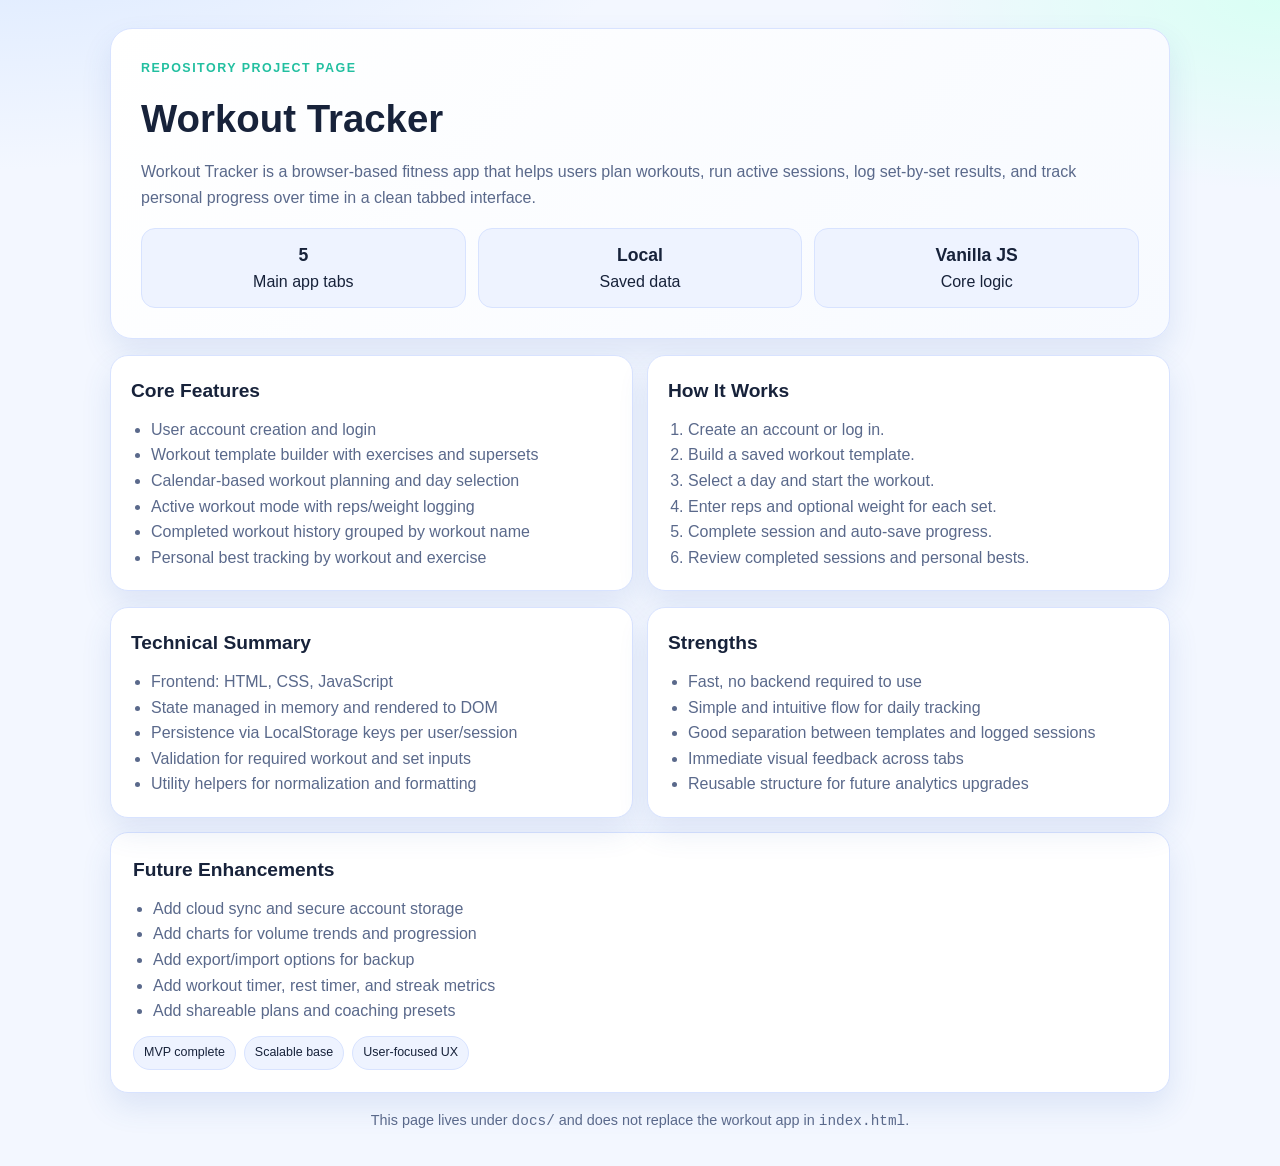
==== docs/index.html @ ff2b4419 "Add docs project page and README links. Host the one-page project summary under docs/ and document l" ====
<!DOCTYPE html>
<html lang="en">
<head>
  <meta charset="UTF-8" />
  <meta name="viewport" content="width=device-width, initial-scale=1.0" />
  <title>Workout Tracker | Project Summary</title>
  <style>
    :root {
      --bg: #f3f7ff;
      --panel: #ffffff;
      --panel-soft: #eef3ff;
      --text: #17223a;
      --muted: #5a698b;
      --accent: #4f6fff;
      --accent-2: #22bfa0;
      --border: #d8e3ff;
      --shadow: 0 14px 30px rgba(61, 96, 180, 0.12);
      --max: 1100px;
    }

    * { box-sizing: border-box; }

    html { scroll-behavior: smooth; }

    body {
      margin: 0;
      font-family: Inter, Segoe UI, Tahoma, sans-serif;
      color: var(--text);
      background:
        radial-gradient(1200px 520px at 0% -10%, #d8e7ff, transparent 55%),
        radial-gradient(900px 420px at 100% 0%, #d9fff4, transparent 45%),
        var(--bg);
      line-height: 1.6;
    }

    .wrap {
      max-width: var(--max);
      margin: 0 auto;
      padding: 28px 20px 34px;
    }

    .hero {
      background: linear-gradient(135deg, #ffffff, #f7faff);
      border: 1px solid var(--border);
      border-radius: 22px;
      box-shadow: var(--shadow);
      padding: 30px;
      display: grid;
      gap: 18px;
    }

    .eyebrow {
      margin: 0;
      text-transform: uppercase;
      letter-spacing: 0.12em;
      font-size: 0.78rem;
      color: var(--accent-2);
      font-weight: 700;
    }

    h1 {
      margin: 0;
      font-size: clamp(1.9rem, 3vw, 2.8rem);
      line-height: 1.15;
    }

    p { margin: 0; color: var(--muted); }

    .meta {
      display: grid;
      grid-template-columns: repeat(3, minmax(0, 1fr));
      gap: 12px;
    }

    .meta-card {
      background: var(--panel-soft);
      border: 1px solid var(--border);
      border-radius: 14px;
      padding: 12px;
      text-align: center;
    }

    .meta-card strong {
      display: block;
      color: var(--text);
      font-size: 1.1rem;
    }

    .grid {
      margin-top: 16px;
      display: grid;
      gap: 14px;
      grid-template-columns: repeat(2, minmax(0, 1fr));
    }

    .card {
      background: var(--panel);
      border: 1px solid var(--border);
      border-radius: 18px;
      box-shadow: var(--shadow);
      padding: 20px;
    }

    h2 {
      margin: 0 0 8px;
      font-size: 1.2rem;
    }

    ul, ol {
      margin: 10px 0 0;
      padding-left: 20px;
      color: var(--muted);
    }

    .single {
      margin-top: 14px;
    }

    .single .card {
      padding: 22px;
    }

    .chips {
      margin-top: 12px;
      display: flex;
      flex-wrap: wrap;
      gap: 8px;
    }

    .chip {
      border: 1px solid var(--border);
      background: var(--panel-soft);
      border-radius: 999px;
      padding: 6px 10px;
      font-size: 0.78rem;
      color: var(--text);
    }

    .footer {
      margin-top: 16px;
      text-align: center;
      color: var(--muted);
      font-size: 0.9rem;
    }

    @media (max-width: 860px) {
      .meta,
      .grid {
        grid-template-columns: 1fr;
      }
    }
  </style>
</head>
<body>
  <main class="wrap">
    <section class="hero">
      <p class="eyebrow">Repository project page</p>
      <h1>Workout Tracker</h1>
      <p>
        Workout Tracker is a browser-based fitness app that helps users plan workouts, run active sessions,
        log set-by-set results, and track personal progress over time in a clean tabbed interface.
      </p>
      <div class="meta">
        <div class="meta-card"><strong>5</strong>Main app tabs</div>
        <div class="meta-card"><strong>Local</strong>Saved data</div>
        <div class="meta-card"><strong>Vanilla JS</strong>Core logic</div>
      </div>
    </section>

    <section class="grid">
      <article class="card">
        <h2>Core Features</h2>
        <ul>
          <li>User account creation and login</li>
          <li>Workout template builder with exercises and supersets</li>
          <li>Calendar-based workout planning and day selection</li>
          <li>Active workout mode with reps/weight logging</li>
          <li>Completed workout history grouped by workout name</li>
          <li>Personal best tracking by workout and exercise</li>
        </ul>
      </article>

      <article class="card">
        <h2>How It Works</h2>
        <ol>
          <li>Create an account or log in.</li>
          <li>Build a saved workout template.</li>
          <li>Select a day and start the workout.</li>
          <li>Enter reps and optional weight for each set.</li>
          <li>Complete session and auto-save progress.</li>
          <li>Review completed sessions and personal bests.</li>
        </ol>
      </article>
    </section>

    <section class="grid">
      <article class="card">
        <h2>Technical Summary</h2>
        <ul>
          <li>Frontend: HTML, CSS, JavaScript</li>
          <li>State managed in memory and rendered to DOM</li>
          <li>Persistence via LocalStorage keys per user/session</li>
          <li>Validation for required workout and set inputs</li>
          <li>Utility helpers for normalization and formatting</li>
        </ul>
      </article>

      <article class="card">
        <h2>Strengths</h2>
        <ul>
          <li>Fast, no backend required to use</li>
          <li>Simple and intuitive flow for daily tracking</li>
          <li>Good separation between templates and logged sessions</li>
          <li>Immediate visual feedback across tabs</li>
          <li>Reusable structure for future analytics upgrades</li>
        </ul>
      </article>
    </section>

    <section class="single">
      <article class="card">
        <h2>Future Enhancements</h2>
        <ul>
          <li>Add cloud sync and secure account storage</li>
          <li>Add charts for volume trends and progression</li>
          <li>Add export/import options for backup</li>
          <li>Add workout timer, rest timer, and streak metrics</li>
          <li>Add shareable plans and coaching presets</li>
        </ul>
        <div class="chips">
          <span class="chip">MVP complete</span>
          <span class="chip">Scalable base</span>
          <span class="chip">User-focused UX</span>
        </div>
      </article>
    </section>

    <p class="footer">This page lives under <code>docs/</code> and does not replace the workout app in <code>index.html</code>.</p>
  </main>
</body>
</html>
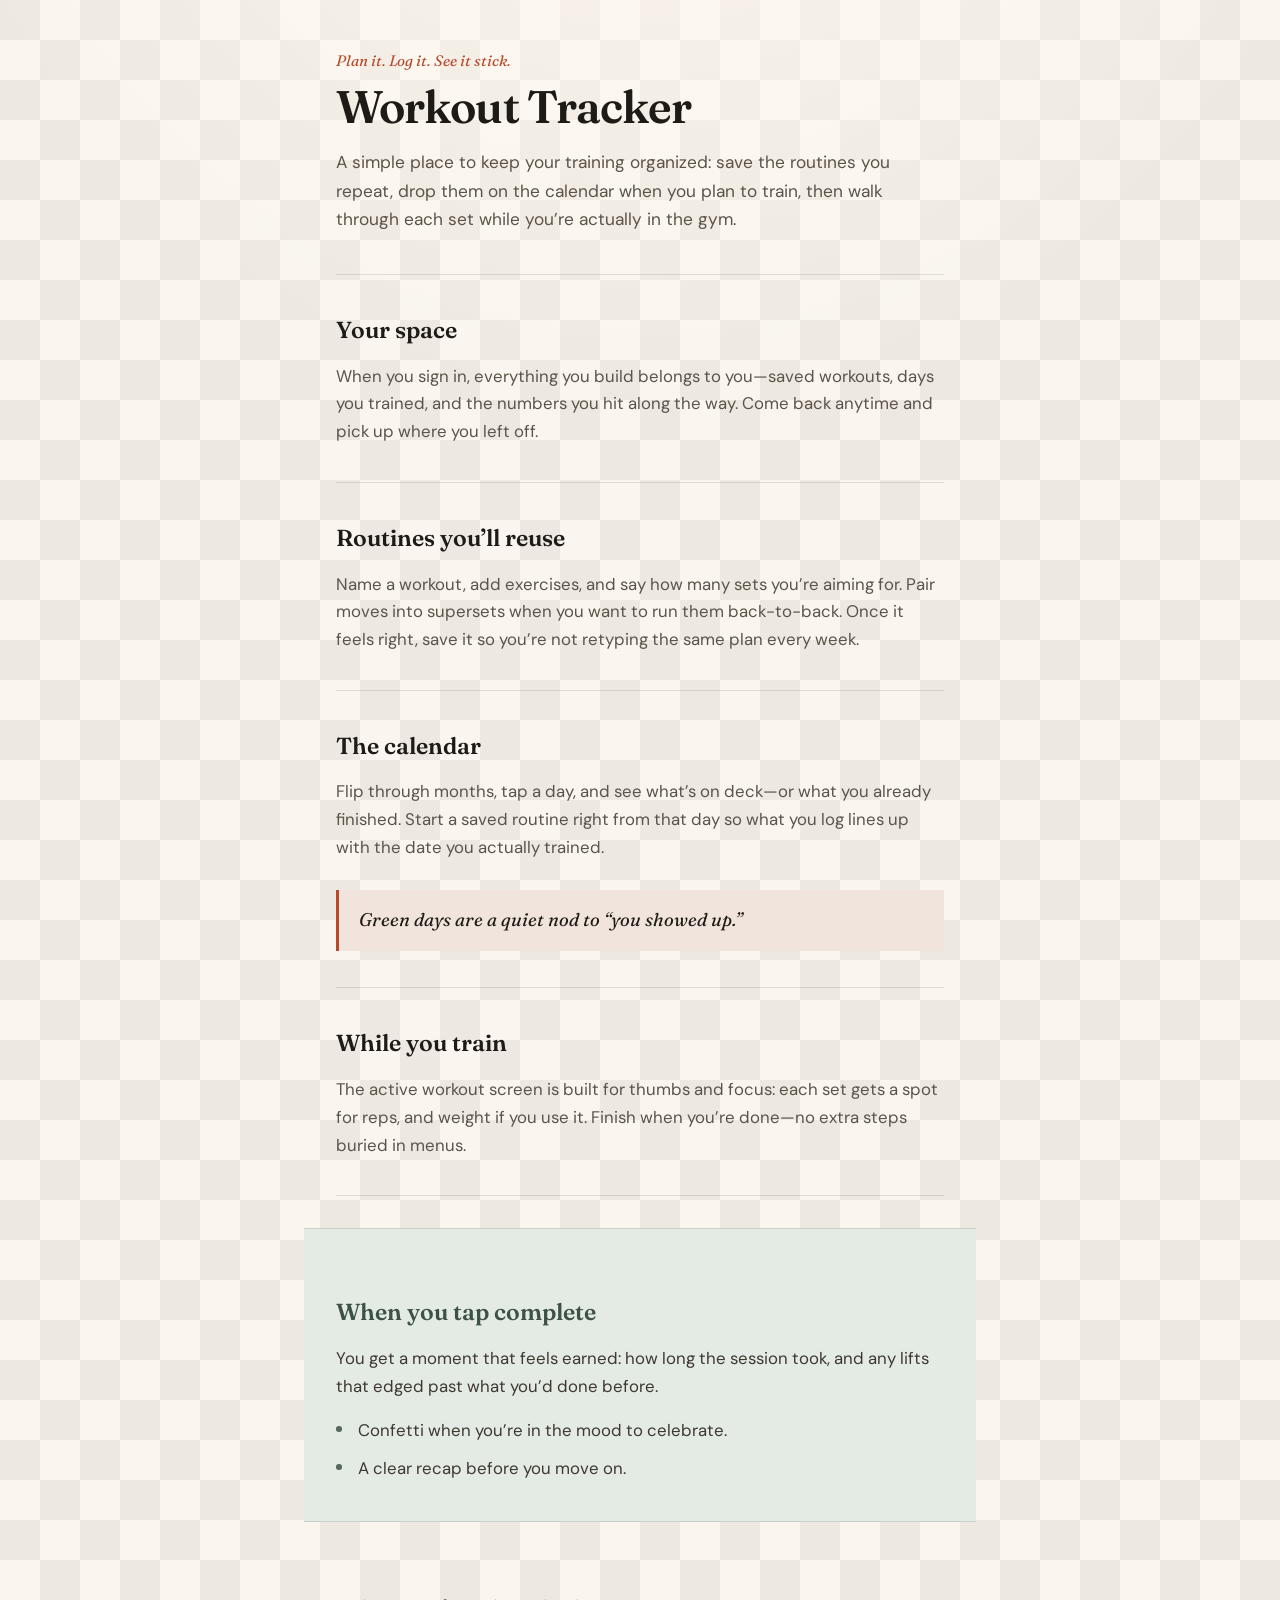
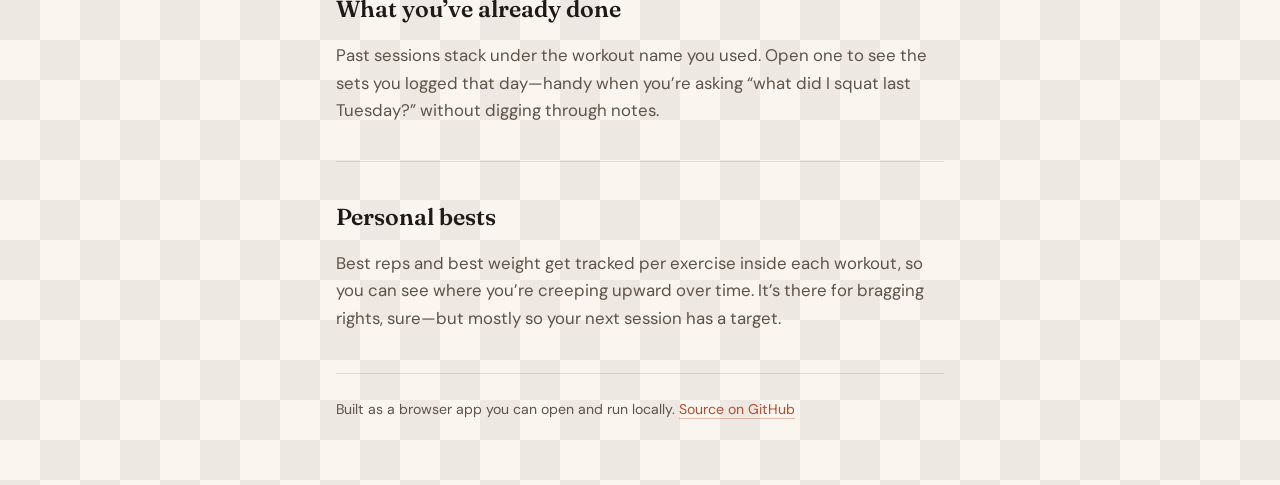
==== commit d88034c4: "Refresh overview page copy and design. Rewrite the standalone overview for a user-first tone, warmer" ====
--- a/docs/index.html
+++ b/docs/index.html
@@ -3,19 +3,21 @@
 <head>
   <meta charset="UTF-8" />
   <meta name="viewport" content="width=device-width, initial-scale=1.0" />
-  <title>Workout Tracker | Project Summary</title>
+  <title>Workout Tracker</title>
+  <link rel="preconnect" href="https://fonts.googleapis.com" />
+  <link rel="preconnect" href="https://fonts.gstatic.com" crossorigin />
+  <link href="https://fonts.googleapis.com/css2?family=DM+Sans:ital,opsz,wght@0,9..40,400;0,9..40,500;0,9..40,600;1,9..40,400&family=Fraunces:ital,opsz,wght@0,9..144,500;0,9..144,600;0,9..144,700;1,9..144,500&display=swap" rel="stylesheet" />
   <style>
     :root {
-      --bg: #f3f7ff;
-      --panel: #ffffff;
-      --panel-soft: #eef3ff;
-      --text: #17223a;
-      --muted: #5a698b;
-      --accent: #4f6fff;
-      --accent-2: #22bfa0;
-      --border: #d8e3ff;
-      --shadow: 0 14px 30px rgba(61, 96, 180, 0.12);
-      --max: 1100px;
+      --paper: #faf6ef;
+      --ink: #1e1a16;
+      --muted: #5c5349;
+      --accent: #b84a2b;
+      --accent-soft: #f0e4dc;
+      --sage: #3d5245;
+      --sage-soft: #e4ebe5;
+      --line: rgba(30, 26, 22, 0.12);
+      --max: 42rem;
     }
 
     * { box-sizing: border-box; }
@@ -24,218 +26,221 @@
 
     body {
       margin: 0;
-      font-family: Inter, Segoe UI, Tahoma, sans-serif;
-      color: var(--text);
-      background:
-        radial-gradient(1200px 520px at 0% -10%, #d8e7ff, transparent 55%),
-        radial-gradient(900px 420px at 100% 0%, #d9fff4, transparent 45%),
-        var(--bg);
-      line-height: 1.6;
-    }
-
-    .wrap {
+      font-family: "DM Sans", system-ui, sans-serif;
+      font-size: 1.05rem;
+      color: var(--ink);
+      background-color: var(--paper);
+      background-image:
+        radial-gradient(ellipse 120% 80% at 50% -20%, #fff8f0 0%, transparent 50%),
+        url("data:image/svg+xml,%3Csvg xmlns='http://www.w3.org/2000/svg' width='80' height='80' viewBox='0 0 80 80'%3E%3Cpath fill='%23d4cfc4' fill-opacity='0.35' d='M0 0h40v40H0zm40 40h40v40H40z'/%3E%3C/svg%3E");
+      line-height: 1.65;
+    }
+
+    .page {
       max-width: var(--max);
       margin: 0 auto;
-      padding: 28px 20px 34px;
-    }
-
-    .hero {
-      background: linear-gradient(135deg, #ffffff, #f7faff);
-      border: 1px solid var(--border);
-      border-radius: 22px;
-      box-shadow: var(--shadow);
-      padding: 30px;
-      display: grid;
-      gap: 18px;
-    }
-
-    .eyebrow {
+      padding: clamp(1.5rem, 5vw, 3rem) clamp(1.25rem, 4vw, 2rem) 4rem;
+    }
+
+    header {
+      padding-bottom: 2.5rem;
+      border-bottom: 1px solid var(--line);
+    }
+
+    .kicker {
+      font-family: Fraunces, Georgia, serif;
+      font-size: 0.95rem;
+      font-style: italic;
+      color: var(--accent);
+      margin: 0 0 0.5rem;
+    }
+
+    h1 {
+      font-family: Fraunces, Georgia, serif;
+      font-weight: 600;
+      font-size: clamp(2.1rem, 6vw, 2.85rem);
+      line-height: 1.12;
+      letter-spacing: -0.02em;
+      margin: 0 0 1rem;
+      color: var(--ink);
+    }
+
+    .lead {
       margin: 0;
-      text-transform: uppercase;
-      letter-spacing: 0.12em;
-      font-size: 0.78rem;
-      color: var(--accent-2);
-      font-weight: 700;
-    }
-
-    h1 {
-      margin: 0;
-      font-size: clamp(1.9rem, 3vw, 2.8rem);
-      line-height: 1.15;
-    }
-
-    p { margin: 0; color: var(--muted); }
-
-    .meta {
-      display: grid;
-      grid-template-columns: repeat(3, minmax(0, 1fr));
-      gap: 12px;
-    }
-
-    .meta-card {
-      background: var(--panel-soft);
-      border: 1px solid var(--border);
-      border-radius: 14px;
-      padding: 12px;
-      text-align: center;
-    }
-
-    .meta-card strong {
-      display: block;
-      color: var(--text);
-      font-size: 1.1rem;
-    }
-
-    .grid {
-      margin-top: 16px;
-      display: grid;
-      gap: 14px;
-      grid-template-columns: repeat(2, minmax(0, 1fr));
-    }
-
-    .card {
-      background: var(--panel);
-      border: 1px solid var(--border);
-      border-radius: 18px;
-      box-shadow: var(--shadow);
-      padding: 20px;
+      color: var(--muted);
+      font-size: 1.08rem;
+    }
+
+    section {
+      padding: 2.25rem 0;
+      border-bottom: 1px solid var(--line);
+    }
+
+    section:last-of-type {
+      border-bottom: none;
+      padding-bottom: 0;
     }
 
     h2 {
-      margin: 0 0 8px;
-      font-size: 1.2rem;
-    }
-
-    ul, ol {
-      margin: 10px 0 0;
-      padding-left: 20px;
-      color: var(--muted);
-    }
-
-    .single {
-      margin-top: 14px;
-    }
-
-    .single .card {
-      padding: 22px;
-    }
-
-    .chips {
-      margin-top: 12px;
-      display: flex;
-      flex-wrap: wrap;
-      gap: 8px;
-    }
-
-    .chip {
-      border: 1px solid var(--border);
-      background: var(--panel-soft);
-      border-radius: 999px;
-      padding: 6px 10px;
-      font-size: 0.78rem;
-      color: var(--text);
-    }
-
-    .footer {
-      margin-top: 16px;
-      text-align: center;
-      color: var(--muted);
-      font-size: 0.9rem;
-    }
-
-    @media (max-width: 860px) {
-      .meta,
-      .grid {
-        grid-template-columns: 1fr;
-      }
+      font-family: Fraunces, Georgia, serif;
+      font-weight: 600;
+      font-size: 1.45rem;
+      margin: 0 0 0.85rem;
+      color: var(--ink);
+    }
+
+    p {
+      margin: 0 0 1rem;
+      color: var(--muted);
+    }
+
+    p:last-child { margin-bottom: 0; }
+
+    ul {
+      margin: 0.75rem 0 0;
+      padding: 0;
+      list-style: none;
+    }
+
+    li {
+      position: relative;
+      padding-left: 1.35rem;
+      margin-bottom: 0.65rem;
+      color: var(--muted);
+    }
+
+    li::before {
+      content: "";
+      position: absolute;
+      left: 0;
+      top: 0.55em;
+      width: 0.35rem;
+      height: 0.35rem;
+      border-radius: 50%;
+      background: var(--accent);
+      opacity: 0.85;
+    }
+
+    .pull {
+      margin: 1.75rem 0 0;
+      padding: 1.1rem 1.25rem;
+      background: var(--accent-soft);
+      border-left: 3px solid var(--accent);
+      font-family: Fraunces, Georgia, serif;
+      font-size: 1.15rem;
+      font-style: italic;
+      color: var(--ink);
+      line-height: 1.45;
+    }
+
+    .band {
+      margin: 2rem calc(-1 * clamp(1.25rem, 4vw, 2rem));
+      padding: 1.75rem clamp(1.25rem, 4vw, 2rem);
+      background: var(--sage-soft);
+      border-top: 1px solid var(--line);
+      border-bottom: 1px solid var(--line);
+    }
+
+    .band h2 { color: var(--sage); }
+
+    .band p, .band li { color: #3d3830; }
+
+    .band li::before { background: var(--sage); }
+
+    footer {
+      margin-top: 2.5rem;
+      padding-top: 1.5rem;
+      border-top: 1px solid var(--line);
+      font-size: 0.88rem;
+      color: var(--muted);
+    }
+
+    footer a {
+      color: var(--accent);
+      text-decoration: none;
+      border-bottom: 1px solid rgba(184, 74, 43, 0.35);
+    }
+
+    footer a:hover {
+      border-bottom-color: var(--accent);
     }
   </style>
 </head>
 <body>
-  <main class="wrap">
-    <section class="hero">
-      <p class="eyebrow">Repository project page</p>
+  <div class="page">
+    <header>
+      <p class="kicker">Plan it. Log it. See it stick.</p>
       <h1>Workout Tracker</h1>
-      <p>
-        Workout Tracker is a browser-based fitness app that helps users plan workouts, run active sessions,
-        log set-by-set results, and track personal progress over time in a clean tabbed interface.
-      </p>
-      <div class="meta">
-        <div class="meta-card"><strong>5</strong>Main app tabs</div>
-        <div class="meta-card"><strong>Local</strong>Saved data</div>
-        <div class="meta-card"><strong>Vanilla JS</strong>Core logic</div>
-      </div>
-    </section>
-
-    <section class="grid">
-      <article class="card">
-        <h2>Core Features</h2>
+      <p class="lead">
+        A simple place to keep your training organized: save the routines you repeat, drop them on the calendar when you plan to train,
+        then walk through each set while you’re actually in the gym.
+      </p>
+    </header>
+
+    <section id="account">
+      <h2>Your space</h2>
+      <p>
+        When you sign in, everything you build belongs to you—saved workouts, days you trained, and the numbers you hit along the way.
+        Come back anytime and pick up where you left off.
+      </p>
+    </section>
+
+    <section id="builder">
+      <h2>Routines you’ll reuse</h2>
+      <p>
+        Name a workout, add exercises, and say how many sets you’re aiming for. Pair moves into supersets when you want to run them back-to-back.
+        Once it feels right, save it so you’re not retyping the same plan every week.
+      </p>
+    </section>
+
+    <section id="calendar">
+      <h2>The calendar</h2>
+      <p>
+        Flip through months, tap a day, and see what’s on deck—or what you already finished. Start a saved routine right from that day
+        so what you log lines up with the date you actually trained.
+      </p>
+      <p class="pull">Green days are a quiet nod to “you showed up.”</p>
+    </section>
+
+    <section id="active">
+      <h2>While you train</h2>
+      <p>
+        The active workout screen is built for thumbs and focus: each set gets a spot for reps, and weight if you use it.
+        Finish when you’re done—no extra steps buried in menus.
+      </p>
+    </section>
+
+    <div class="band">
+      <section id="finish">
+        <h2>When you tap complete</h2>
+        <p>You get a moment that feels earned: how long the session took, and any lifts that edged past what you’d done before.</p>
         <ul>
-          <li>User account creation and login</li>
-          <li>Workout template builder with exercises and supersets</li>
-          <li>Calendar-based workout planning and day selection</li>
-          <li>Active workout mode with reps/weight logging</li>
-          <li>Completed workout history grouped by workout name</li>
-          <li>Personal best tracking by workout and exercise</li>
+          <li>Confetti when you’re in the mood to celebrate.</li>
+          <li>A clear recap before you move on.</li>
         </ul>
-      </article>
-
-      <article class="card">
-        <h2>How It Works</h2>
-        <ol>
-          <li>Create an account or log in.</li>
-          <li>Build a saved workout template.</li>
-          <li>Select a day and start the workout.</li>
-          <li>Enter reps and optional weight for each set.</li>
-          <li>Complete session and auto-save progress.</li>
-          <li>Review completed sessions and personal bests.</li>
-        </ol>
-      </article>
-    </section>
-
-    <section class="grid">
-      <article class="card">
-        <h2>Technical Summary</h2>
-        <ul>
-          <li>Frontend: HTML, CSS, JavaScript</li>
-          <li>State managed in memory and rendered to DOM</li>
-          <li>Persistence via LocalStorage keys per user/session</li>
-          <li>Validation for required workout and set inputs</li>
-          <li>Utility helpers for normalization and formatting</li>
-        </ul>
-      </article>
-
-      <article class="card">
-        <h2>Strengths</h2>
-        <ul>
-          <li>Fast, no backend required to use</li>
-          <li>Simple and intuitive flow for daily tracking</li>
-          <li>Good separation between templates and logged sessions</li>
-          <li>Immediate visual feedback across tabs</li>
-          <li>Reusable structure for future analytics upgrades</li>
-        </ul>
-      </article>
-    </section>
-
-    <section class="single">
-      <article class="card">
-        <h2>Future Enhancements</h2>
-        <ul>
-          <li>Add cloud sync and secure account storage</li>
-          <li>Add charts for volume trends and progression</li>
-          <li>Add export/import options for backup</li>
-          <li>Add workout timer, rest timer, and streak metrics</li>
-          <li>Add shareable plans and coaching presets</li>
-        </ul>
-        <div class="chips">
-          <span class="chip">MVP complete</span>
-          <span class="chip">Scalable base</span>
-          <span class="chip">User-focused UX</span>
-        </div>
-      </article>
-    </section>
-
-    <p class="footer">This page lives under <code>docs/</code> and does not replace the workout app in <code>index.html</code>.</p>
-  </main>
+      </section>
+    </div>
+
+    <section id="history">
+      <h2>What you’ve already done</h2>
+      <p>
+        Past sessions stack under the workout name you used. Open one to see the sets you logged that day—handy when you’re asking
+        “what did I squat last Tuesday?” without digging through notes.
+      </p>
+    </section>
+
+    <section id="pbs">
+      <h2>Personal bests</h2>
+      <p>
+        Best reps and best weight get tracked per exercise inside each workout, so you can see where you’re creeping upward over time.
+        It’s there for bragging rights, sure—but mostly so your next session has a target.
+      </p>
+    </section>
+
+    <footer>
+      Built as a browser app you can open and run locally.
+      <a href="https://github.com/ndono27/Workout-tracker" target="_blank" rel="noopener noreferrer">Source on GitHub</a>
+    </footer>
+  </div>
 </body>
 </html>
